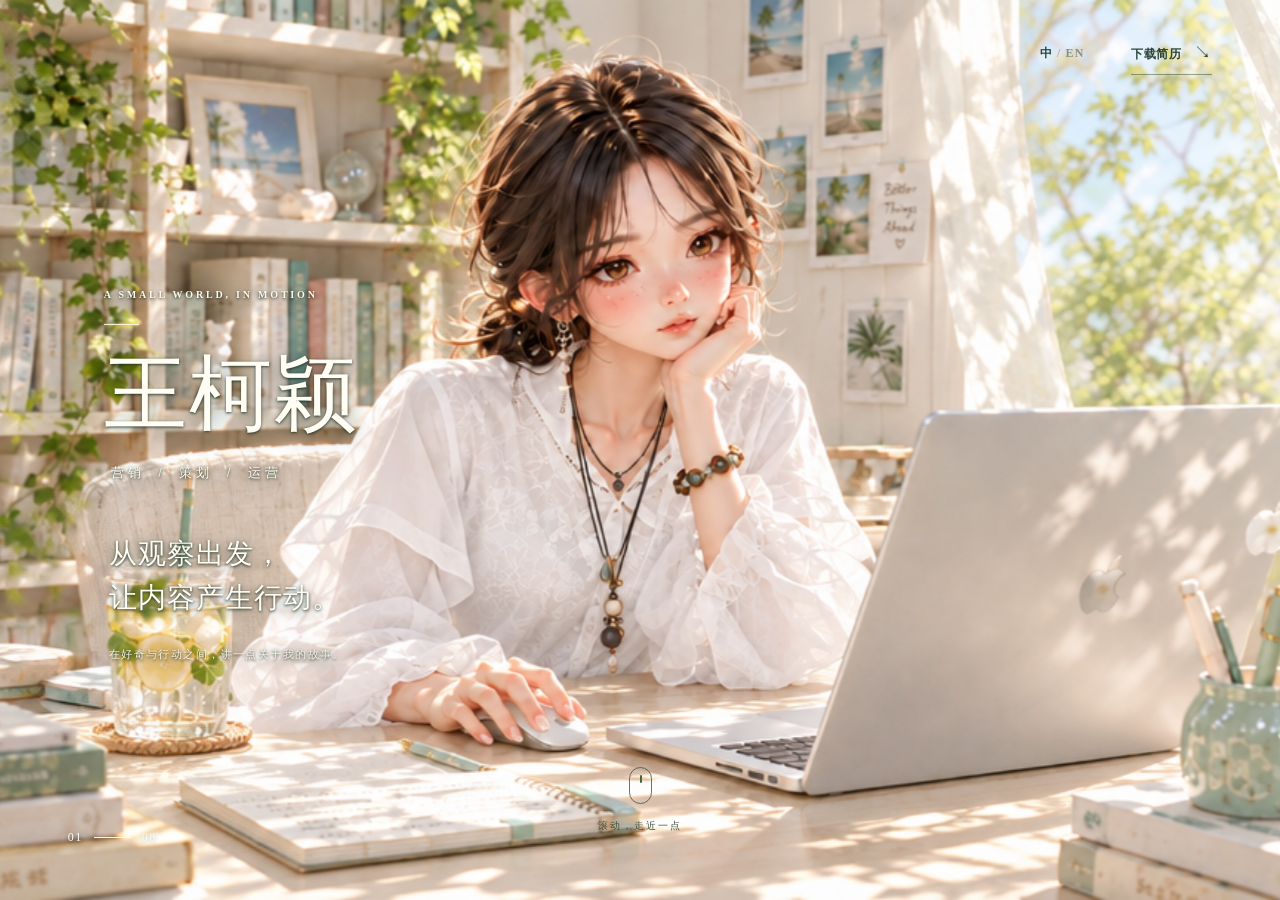
==== index.html @ a788f237 "Publish Wang Keying eight-scene portfolio" ====
<!doctype html>
<html lang="zh-CN">
  <head>
    <meta charset="utf-8" />
    <meta name="viewport" content="width=device-width, initial-scale=1, viewport-fit=cover" />
    <meta name="theme-color" content="#e7ebdc" />
    <meta name="description" content="王柯颖 · 营销、策划与运营。八幕交互式个人作品集。" />
    <title>王柯颖 · From observation to momentum.</title>
    <link rel="preload" href="assets/scene-reference/scene-01-summer-workspace-wide-uncropped.png" as="image" />
    <link rel="stylesheet" href="site.css" />
    <script src="site.js" defer></script>
  </head>
  <body>
    <main class="experience" id="experience" aria-label="王柯颖八幕作品集">
      <div class="scenes" id="scenes">
        <iframe class="scene-frame is-current" data-scene="0" title="第一幕：初见" src="previews/scene-01-arrival/index.html?embedded=1" allow="autoplay; fullscreen" loading="eager"></iframe>
        <iframe class="scene-frame" data-scene="1" title="第二幕：人物扫描" data-src="previews/scene-02-scan/index.html?embedded=1" allow="autoplay; fullscreen" loading="lazy"></iframe>
        <iframe class="scene-frame" data-scene="2" title="第三幕：能力苹果树" data-src="previews/scene-03-orchard/index.html?embedded=1" allow="autoplay; fullscreen" loading="lazy"></iframe>
        <iframe class="scene-frame" data-scene="3" title="第四幕：经历根系" data-src="previews/scene-04-roots/index.html?embedded=1" allow="autoplay; fullscreen" loading="lazy"></iframe>
        <iframe class="scene-frame" data-scene="4" title="第五幕：作品与案例" data-src="previews/scene-05-work-picnic/index.html?embedded=1" allow="autoplay; fullscreen" loading="lazy"></iframe>
        <iframe class="scene-frame" data-scene="5" title="第六幕：AI 作品" data-src="previews/scene-06-magic-lab/index.html?embedded=1" allow="autoplay; fullscreen" loading="lazy"></iframe>
        <iframe class="scene-frame" data-scene="6" title="第七幕：摄影与穿搭" data-src="previews/scene-07-personal-channels/index.html?embedded=1" allow="autoplay; fullscreen" loading="lazy"></iframe>
        <iframe class="scene-frame" data-scene="7" title="第八幕：结尾" data-src="previews/scene-08-closing-portrait/index.html?embedded=1" allow="autoplay; fullscreen" loading="lazy"></iframe>
      </div>

      <div class="scene-transition" id="scene-transition" aria-hidden="true"></div>
      <div class="sr-only" role="status" aria-live="polite" id="scene-announcement"></div>
    </main>
  </body>
</html>
---- site.css ----
:root{color-scheme:light;font-family:"PingFang SC","Hiragino Sans GB","Microsoft YaHei",sans-serif;background:#e7ebdc}
*{box-sizing:border-box}
html,body{margin:0;width:100%;height:100%;overscroll-behavior:none}
body{overflow:hidden}
button{font:inherit;-webkit-tap-highlight-color:transparent}
:focus-visible{outline:2px solid #284a3a;outline-offset:3px}
.experience,.scenes{position:fixed;inset:0;overflow:hidden}
.scenes{isolation:isolate}
.scene-frame{position:absolute;inset:0;width:100%;height:100%;border:0;display:block;background:#e7ebdc;opacity:0;visibility:hidden;pointer-events:none;transform:scale(1.012) translateY(8px);transition:opacity .64s cubic-bezier(.2,.65,.2,1),transform .8s cubic-bezier(.2,.65,.2,1),visibility 0s .82s;will-change:opacity,transform}
.scene-frame.is-current{z-index:2;opacity:1;visibility:visible;pointer-events:auto;transform:none;transition:opacity .64s cubic-bezier(.2,.65,.2,1),transform .8s cubic-bezier(.2,.65,.2,1),visibility 0s}
.scene-frame.is-leaving{z-index:1;visibility:visible;pointer-events:none;opacity:1;transform:none}
.scene-frame.is-leaving.is-fading{opacity:0;transform:scale(.992) translateY(-8px)}
.scene-transition{position:fixed;inset:0;z-index:10;pointer-events:none;opacity:0;background:linear-gradient(125deg,transparent 31%,#d8ebd418 52%,transparent 76%);transition:opacity .5s ease}
.experience.is-transitioning .scene-transition{opacity:1}
.sr-only{position:absolute;width:1px;height:1px;margin:-1px;border:0;padding:0;overflow:hidden;clip:rect(0,0,0,0);white-space:nowrap}
@media(prefers-reduced-motion:reduce){.scene-frame,.scene-frame.is-current,.scene-transition{transition-duration:.01ms!important;transform:none!important}}
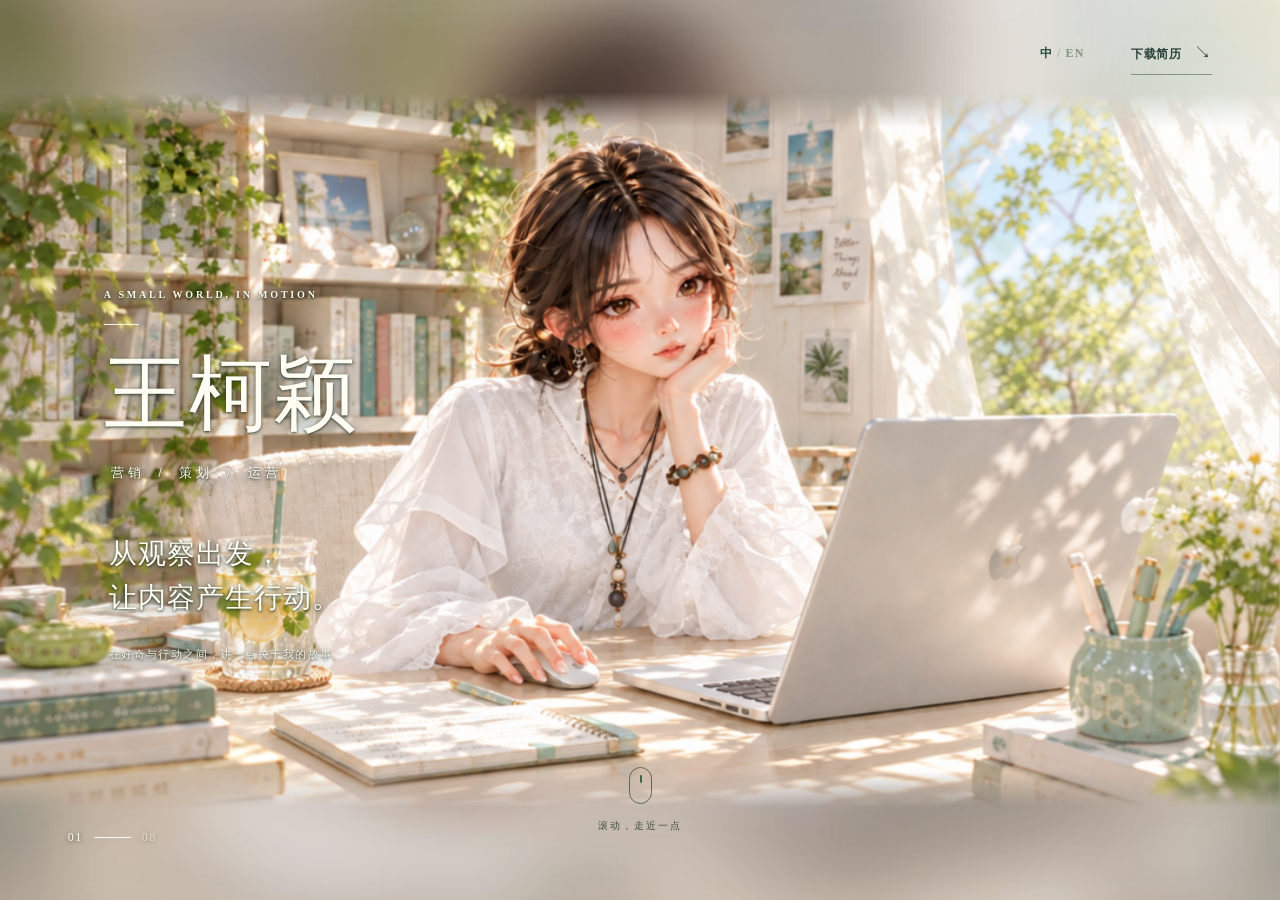
==== commit 355ac54b: "Improve eight-scene loading and transitions" ====
--- a/index.html
+++ b/index.html
@@ -6,14 +6,13 @@
     <meta name="theme-color" content="#e7ebdc" />
     <meta name="description" content="王柯颖 · 营销、策划与运营。八幕交互式个人作品集。" />
     <title>王柯颖 · From observation to momentum.</title>
-    <link rel="preload" href="assets/scene-reference/scene-01-summer-workspace-wide-uncropped.png" as="image" />
     <link rel="stylesheet" href="site.css" />
     <script src="site.js" defer></script>
   </head>
   <body>
     <main class="experience" id="experience" aria-label="王柯颖八幕作品集">
       <div class="scenes" id="scenes">
-        <iframe class="scene-frame is-current" data-scene="0" title="第一幕：初见" src="previews/scene-01-arrival/index.html?embedded=1" allow="autoplay; fullscreen" loading="eager"></iframe>
+        <iframe class="scene-frame is-current" data-scene="0" title="第一幕：初见" data-src="previews/scene-01-arrival/index.html?embedded=1" allow="autoplay; fullscreen" loading="lazy"></iframe>
         <iframe class="scene-frame" data-scene="1" title="第二幕：人物扫描" data-src="previews/scene-02-scan/index.html?embedded=1" allow="autoplay; fullscreen" loading="lazy"></iframe>
         <iframe class="scene-frame" data-scene="2" title="第三幕：能力苹果树" data-src="previews/scene-03-orchard/index.html?embedded=1" allow="autoplay; fullscreen" loading="lazy"></iframe>
         <iframe class="scene-frame" data-scene="3" title="第四幕：经历根系" data-src="previews/scene-04-roots/index.html?embedded=1" allow="autoplay; fullscreen" loading="lazy"></iframe>
--- a/site.css
+++ b/site.css
@@ -6,11 +6,15 @@
 :focus-visible{outline:2px solid #284a3a;outline-offset:3px}
 .experience,.scenes{position:fixed;inset:0;overflow:hidden}
 .scenes{isolation:isolate}
-.scene-frame{position:absolute;inset:0;width:100%;height:100%;border:0;display:block;background:#e7ebdc;opacity:0;visibility:hidden;pointer-events:none;transform:scale(1.012) translateY(8px);transition:opacity .64s cubic-bezier(.2,.65,.2,1),transform .8s cubic-bezier(.2,.65,.2,1),visibility 0s .82s;will-change:opacity,transform}
-.scene-frame.is-current{z-index:2;opacity:1;visibility:visible;pointer-events:auto;transform:none;transition:opacity .64s cubic-bezier(.2,.65,.2,1),transform .8s cubic-bezier(.2,.65,.2,1),visibility 0s}
-.scene-frame.is-leaving{z-index:1;visibility:visible;pointer-events:none;opacity:1;transform:none}
-.scene-frame.is-leaving.is-fading{opacity:0;transform:scale(.992) translateY(-8px)}
+.scene-frame{position:absolute;inset:0;width:100%;height:100%;border:0;display:block;background:#e7ebdc;opacity:0;visibility:hidden;pointer-events:none;transition:opacity .3s ease,visibility 0s .34s}
+.scene-frame.is-current{z-index:2;opacity:1;visibility:visible;pointer-events:auto;transition:opacity .3s ease,visibility 0s}
+.scene-frame.is-leaving{z-index:1;visibility:visible;pointer-events:none;opacity:1}
+.scene-frame.is-leaving.is-fading{opacity:0}
 .scene-transition{position:fixed;inset:0;z-index:10;pointer-events:none;opacity:0;background:linear-gradient(125deg,transparent 31%,#d8ebd418 52%,transparent 76%);transition:opacity .5s ease}
 .experience.is-transitioning .scene-transition{opacity:1}
 .sr-only{position:absolute;width:1px;height:1px;margin:-1px;border:0;padding:0;overflow:hidden;clip:rect(0,0,0,0);white-space:nowrap}
 @media(prefers-reduced-motion:reduce){.scene-frame,.scene-frame.is-current,.scene-transition{transition-duration:.01ms!important;transform:none!important}}
+@media(max-width:700px){
+  .scene-frame,.scene-frame.is-current{transition:opacity .22s ease,visibility 0s .26s}
+  .scene-transition{display:none}
+}
